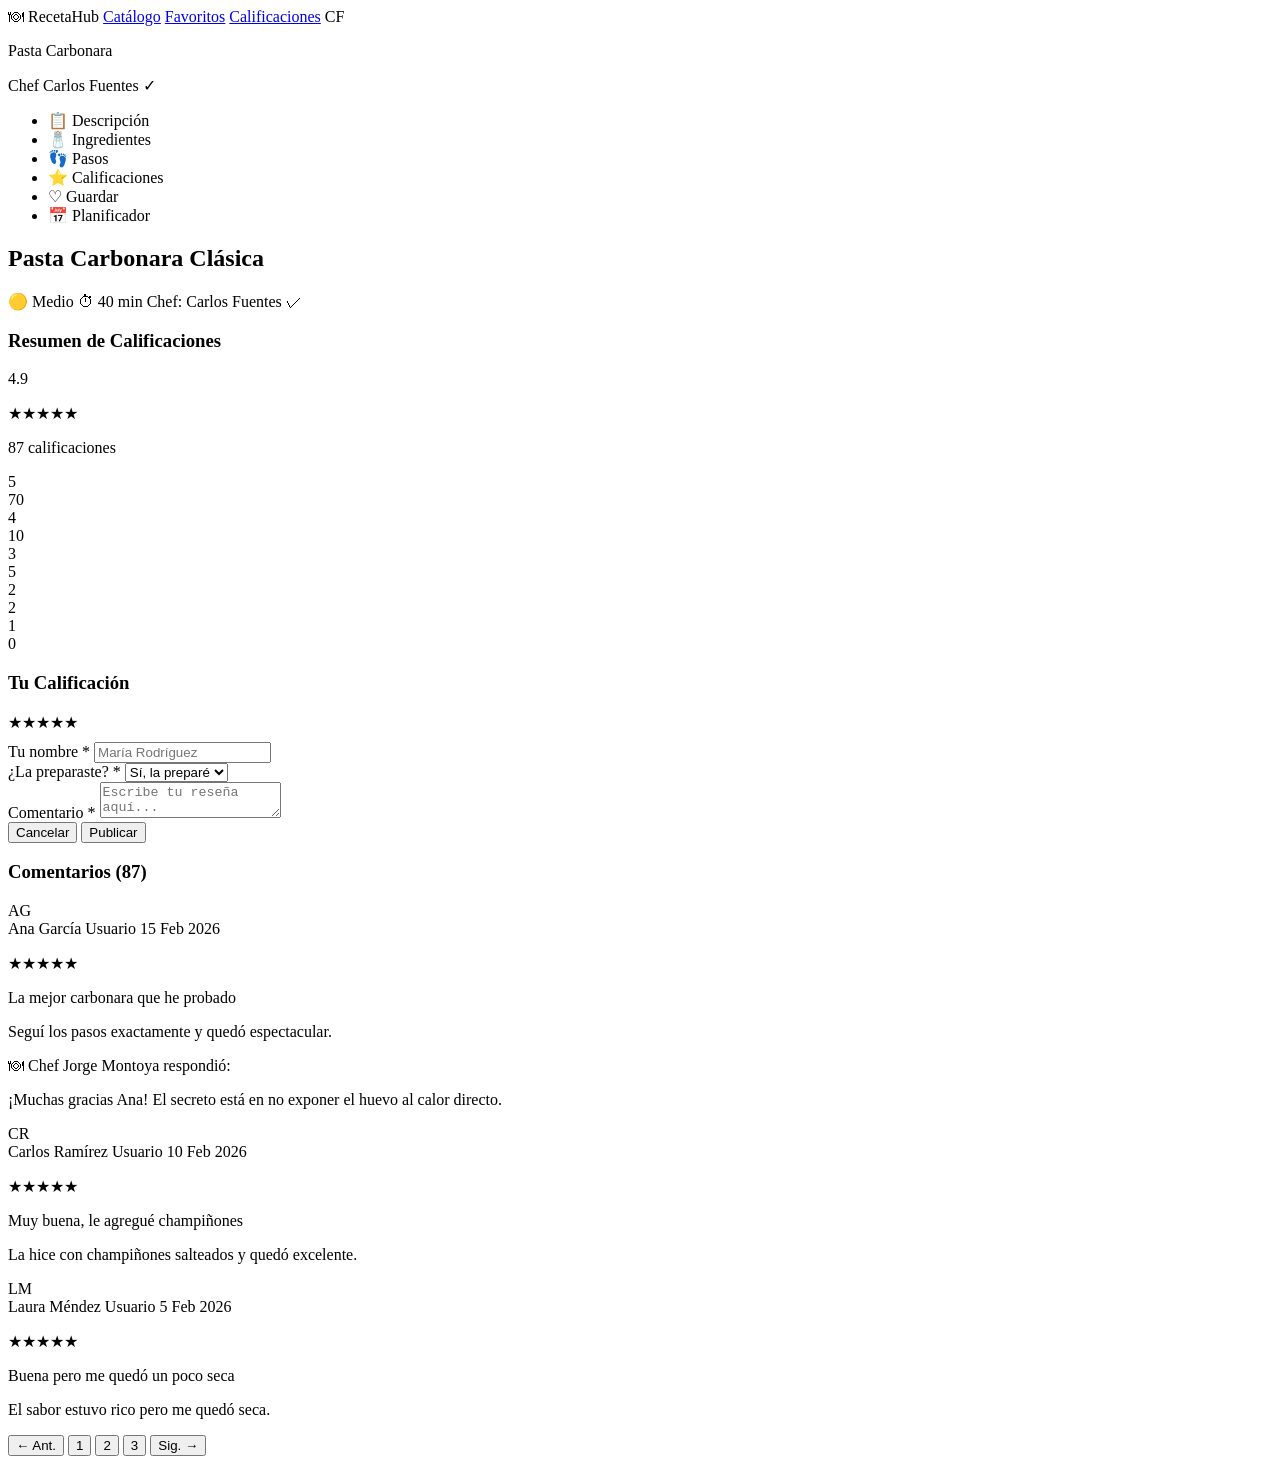
==== Calificaciones_&_comentarios.html @ 739d2ed3 "Update: Registro Se eilimo la pantalla duplicada de registro del HTML." ====
<!DOCTYPE html>
<html lang="es">
<head>
    <meta charset="UTF-8">
    <title>Calificaciones - RecetaHub</title>
    <link rel="stylesheet" href="CSS/Calificacion_&_comentarios.css">
</head>
<body>
 
    <nav>
        <span>🍽 RecetaHub</span>
        <a href="#">Catálogo</a>
        <a href="#">Favoritos</a>
        <a href="#" class="activo">Calificaciones</a>
        <span class="ID">CF</span>
    </nav>
 
    <div id="contenedor">
 
        <aside>
            <div id="perfil">
                <p>Pasta Carbonara</p>
                <p class="VF">Chef Carlos Fuentes ✓</p>
            </div>
            <ul>
                <li>📋 Descripción</li>
                <li>🧂 Ingredientes</li>
                <li>👣 Pasos</li>
                <li class="activo">⭐ Calificaciones</li>
                <li>♡ Guardar</li>
                <li>📅 Planificador</li>
            </ul>
        </aside>
 
        <main>
 
            <h2>Pasta Carbonara Clásica</h2>
            <div class="etiquetas">
                <span class="tag">🟡 Medio</span>
                <span class="tag">⏱ 40 min</span>
                <span class="tag">Chef: Carlos Fuentes ✓</span>
            </div>
 
            <!-- Resumen -->
            <section>
                <h3>Resumen de Calificaciones</h3>
                <div class="card resumen">
                    <div class="score">
                        <p class="num">4.9</p>
                        <p class="estrellas">★★★★★</p>
                        <p class="sub">87 calificaciones</p>
                    </div>
                    <div class="barras">
                        <div class="barra-row"><span>5</span><div class="track"><div class="fill" style="width:80%"></div></div><span>70</span></div>
                        <div class="barra-row"><span>4</span><div class="track"><div class="fill" style="width:12%"></div></div><span>10</span></div>
                        <div class="barra-row"><span>3</span><div class="track"><div class="fill" style="width:6%"></div></div><span>5</span></div>
                        <div class="barra-row"><span>2</span><div class="track"><div class="fill" style="width:2%"></div></div><span>2</span></div>
                        <div class="barra-row"><span>1</span><div class="track"><div class="fill" style="width:0%"></div></div><span>0</span></div>
                    </div>
                </div>
            </section>
 
            <!-- Formulario -->
            <section>
                <h3>Tu Calificación</h3>
                <div class="card">
                    <p class="estrellas" style="margin-bottom:10px;">★★★★<span style="color:var(--border);">★</span></p>
                    <div class="form-grid">
                        <div>
                            <label>Tu nombre *</label>
                            <input type="text" placeholder="María Rodríguez">
                        </div>
                        <div>
                            <label>¿La preparaste? *</label>
                            <select><option>Sí, la preparé</option><option>No, aún no</option></select>
                        </div>
                    </div>
                    <label>Comentario *</label>
                    <textarea placeholder="Escribe tu reseña aquí..."></textarea>
                    <div class="acciones">
                        <button type="button" class="btn-sec">Cancelar</button>
                        <button type="button" class="btn-pri">Publicar</button>
                    </div>
                </div>
            </section>
 
            <!-- Comentarios -->
            <section>
                <h3>Comentarios (87)</h3>
 
                <div class="card comentario">
                    <div class="com-header">
                        <div class="avatar">AG</div>
                        <span class="nombre">Ana García</span>
                        <span class="tag">Usuario</span>
                        <span class="fecha">15 Feb 2026</span>
                    </div>
                    <p class="estrellas">★★★★★</p>
                    <p class="com-titulo">La mejor carbonara que he probado</p>
                    <p class="com-texto">Seguí los pasos exactamente y quedó espectacular.</p>
                    <div class="respuesta-chef">
                        <p class="chef-label">🍽 Chef Jorge Montoya respondió:</p>
                        <p>¡Muchas gracias Ana! El secreto está en no exponer el huevo al calor directo.</p>
                    </div>
                </div>
 
                <div class="card comentario">
                    <div class="com-header">
                        <div class="avatar">CR</div>
                        <span class="nombre">Carlos Ramírez</span>
                        <span class="tag">Usuario</span>
                        <span class="fecha">10 Feb 2026</span>
                    </div>
                    <p class="estrellas">★★★★<span style="color:var(--border);">★</span></p>
                    <p class="com-titulo">Muy buena, le agregué champiñones</p>
                    <p class="com-texto">La hice con champiñones salteados y quedó excelente.</p>
                </div>
 
                <div class="card comentario">
                    <div class="com-header">
                        <div class="avatar">LM</div>
                        <span class="nombre">Laura Méndez</span>
                        <span class="tag">Usuario</span>
                        <span class="fecha">5 Feb 2026</span>
                    </div>
                    <p class="estrellas">★★★<span style="color:var(--border);">★★</span></p>
                    <p class="com-titulo">Buena pero me quedó un poco seca</p>
                    <p class="com-texto">El sabor estuvo rico pero me quedó seca.</p>
                </div>
 
                <div class="paginacion">
                    <button type="button" class="btn-sec">← Ant.</button>
                    <button type="button" class="btn-pri">1</button>
                    <button type="button" class="btn-sec">2</button>
                    <button type="button" class="btn-sec">3</button>
                    <button type="button" class="btn-sec">Sig. →</button>
                </div>
            </section>
 
        </main>
    </div>
 
</body>
</html>
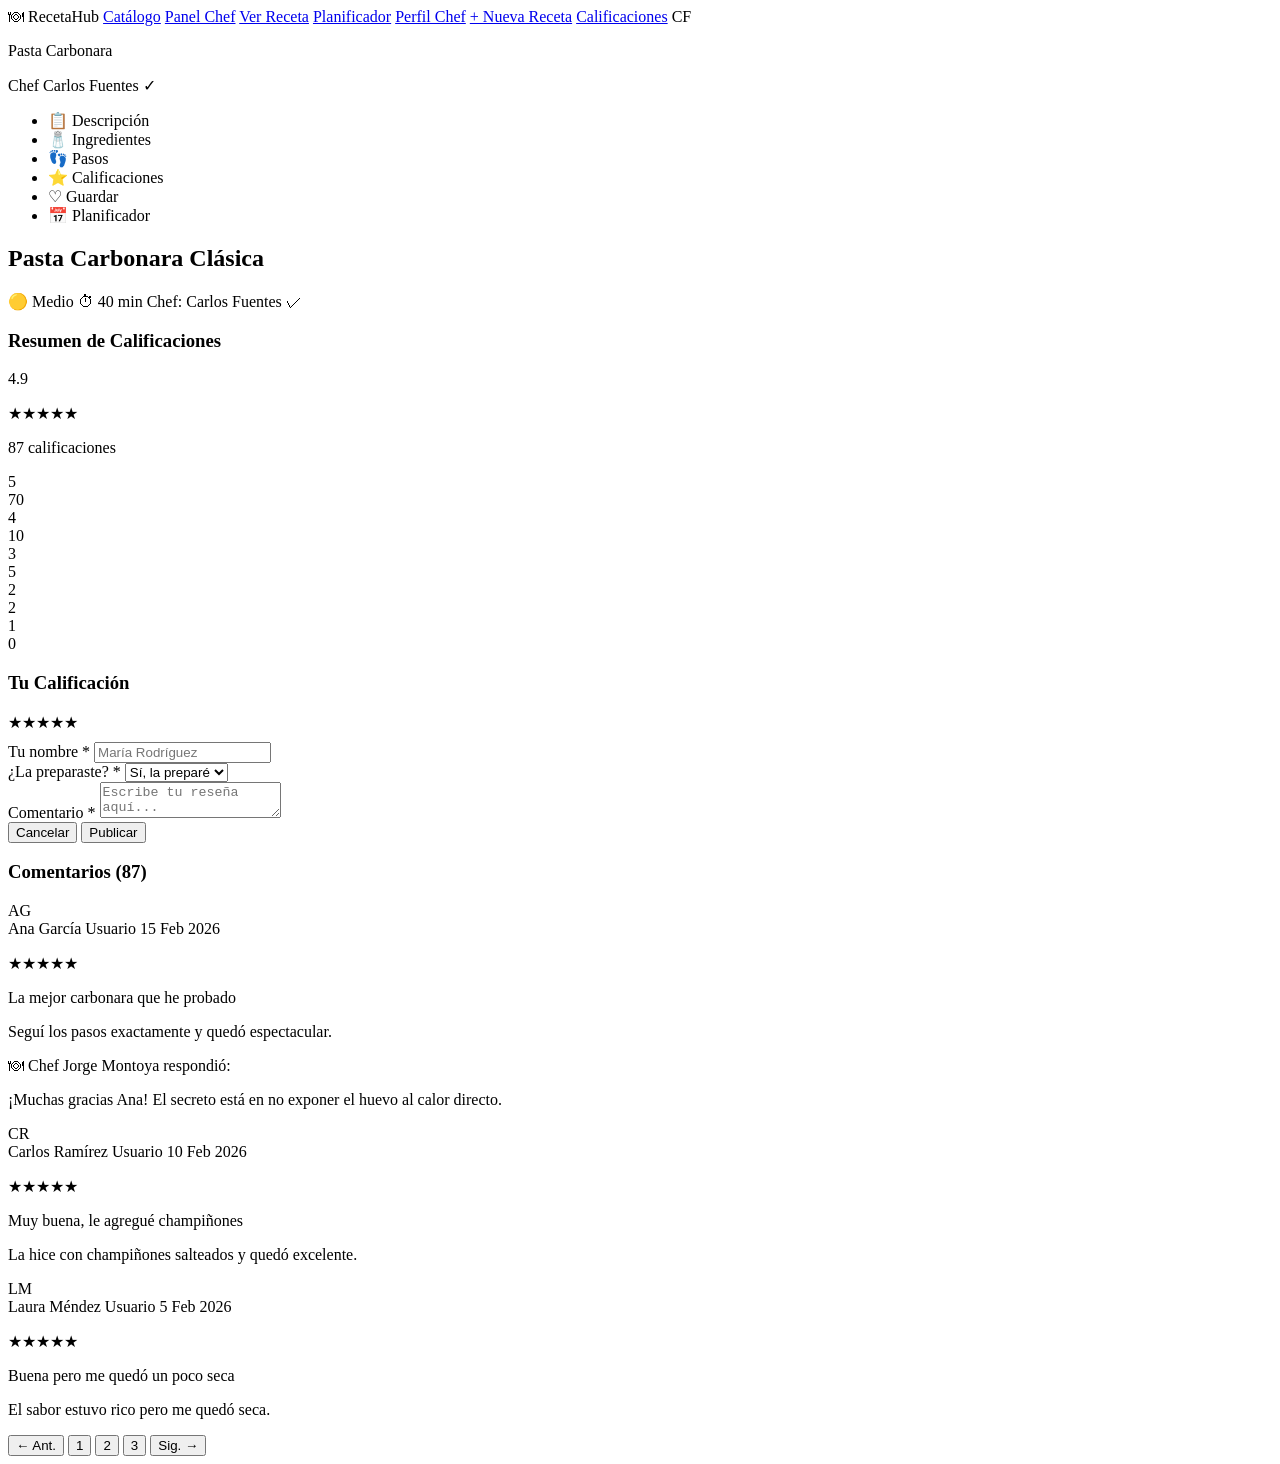
==== commit 1a34bc42: "Update:  HTML, Se modifico en la barra de navegación del HTML de Registrar receta y calificaciones e" ====
--- a/Calificaciones_&_comentarios.html
+++ b/Calificaciones_&_comentarios.html
@@ -9,9 +9,13 @@
  
     <nav>
         <span>🍽 RecetaHub</span>
-        <a href="#">Catálogo</a>
-        <a href="#">Favoritos</a>
-        <a href="#" class="activo">Calificaciones</a>
+        <a href="index.html">Catálogo</a>
+        <a href="dashboard.html">Panel Chef</a>
+        <a href="detalle.html">Ver Receta</a>
+        <a href="planificador.html">Planificador</a>
+        <a href="Perfil_Chef.HTML">Perfil Chef</a>
+        <a href="Registar_receta.html">+ Nueva Receta</a>
+        <a href="Calificaciones_&_comentarios.html" class="activo">Calificaciones</a>
         <span class="ID">CF</span>
     </nav>
  
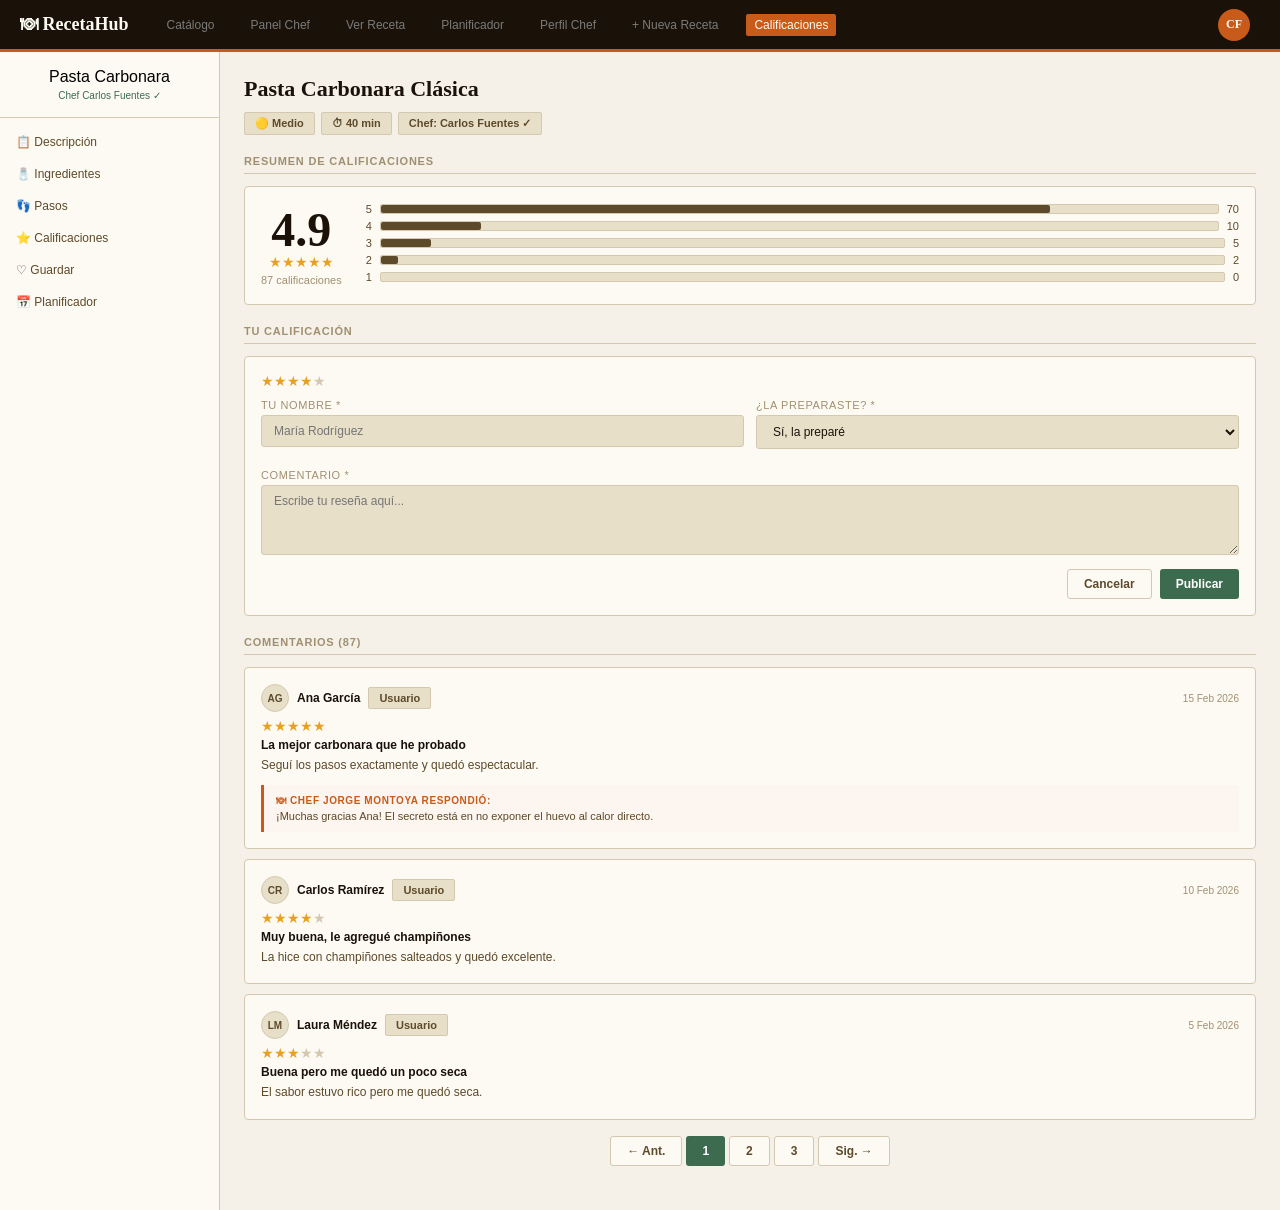
==== commit dfd61b44: "Update: HTML y CSS Se hace la programación de la pantalla HTML de calificaciones y comentarios, se m" ====
--- a/Calificaciones_&_comentarios.html
+++ b/Calificaciones_&_comentarios.html
@@ -3,7 +3,7 @@
 <head>
     <meta charset="UTF-8">
     <title>Calificaciones - RecetaHub</title>
-    <link rel="stylesheet" href="CSS/Calificacion_&_comentarios.css">
+    <link rel="stylesheet" href="CSS/Perfil_Chef&Calificaciones.CSS">
 </head>
 <body>
  
--- a/CSS/Perfil_Chef&Calificaciones.CSS
+++ b/CSS/Perfil_Chef&Calificaciones.CSS
@@ -0,0 +1,326 @@
+/* ===========================================
+   VARIABLES DE COLOR
+=============================================== */
+:root {
+  
+  --bg: #F5F0E8;
+  --white_light: #FDFAF4;
+  --border: #D4C9B0;
+  --light: #E8DFC8;
+  --black: #1A1208;
+  --brown: #5C4A2A;
+  --light_brown: #A09070;
+  --orange: #C85A1A;
+  --green: #3D6B4F;
+  --gray: #7A7A7A;
+  --white: #FFFFFF;
+  --star: #E8A020;  
+}
+
+/* ========================================
+   RESET Y BASE
+=========================================== */
+* {
+  box-sizing: border-box;
+  margin: 0;
+  padding: 0;
+}
+
+body {
+  font-family: 'DM Sans', sans-serif;
+  background: var(--bg);
+}
+
+/* ========================================
+   NAVBAR  →  <nav>
+=========================================== */
+nav {
+  background: var(--black);
+  padding: 0 20px;
+  height: 52px;
+  display: flex;
+  align-items: center;
+  gap: 20px;
+  border-bottom: 3px solid var(--orange);
+}
+
+/* Logo: primer <span> dentro de nav */
+nav>span{
+  font-family: 'Playfair Display', serif;
+  color: var(--white_light);
+  font-size: 18px;
+  font-weight: 700;
+  margin-right: 10px;
+}
+
+/* Links de navegación */
+nav a {
+  color: var(--gray);
+  font-size: 12px;
+  padding: 4px 8px;
+  border-radius: 2px;
+  text-decoration: none;
+  cursor: default;
+}
+
+
+nav a.activo {
+  color: var(--white_light);
+  background: var(--orange);
+}
+
+/* Nombre del usuario: último <span> de nav */
+nav>span.ID {
+  margin-left: auto;
+  color: var(--white_light);
+  font-size: 12px;
+  font-weight: 600;
+  background: var(--orange);
+  width: 32px;
+  height: 32px;
+  border-radius: 50%;
+  display: flex;
+  align-items: center;
+  justify-content: center;
+}
+
+/* =======================================
+   CONTENEDOR PRINCIPAL  →  #contenedor
+=========================================== */
+#contenedor {
+  display: flex;
+}
+
+/* =======================================
+   ASIDE (MENÚ LATERAL)  →  <aside>
+=========================================== */
+aside {
+  width: 220px;
+  background: var(--white_light);
+  border-right: 1px solid var(--border);
+}
+
+/* ── Perfil del Chef  →  #perfil ── */
+#perfil {
+  text-align: center;
+  padding: 16px;
+  border-bottom: 1px solid var(--border);
+  margin-bottom: 8px;
+}
+
+/* Rol / verificado: segundo <p> #VF */
+#perfil .VF {
+  font-size: 10px;
+  color: var(--green);
+  margin-top: 4px;
+}
+
+/* ── Estadísticas rápidas  →  #stats-rapidas ── */
+#stats-rapidas p {
+  padding: 7px 16px; /* Ajuste de padding para mejor alineación */
+  font-size: 11px;
+  color: var(--brown);
+  display: flex;
+}
+
+aside ul li {
+  display: flex;
+  align-items: center;
+  gap: 10px;
+  padding: 9px 16px;
+  font-size: 12px;
+  color: var(--brown);
+  cursor: default;
+}
+
+/* ======================================
+   CONTENIDO PRINCIPAL  →  <main>
+=========================================== */
+main {
+  flex: 1;
+  padding: 24px;
+}
+
+/* ===========================================
+     #estadisticas
+=============================================*/
+#estadisticas {
+  
+ display: flex;
+  flex-wrap: wrap;
+  gap: 14px;
+  margin-bottom: 24px;
+}
+
+#estadisticas div {
+  background: var(--white_light);
+  border: 1.5px solid var(--border);
+  border-radius: 4px;
+  padding: 14px;
+}
+
+/* Número grande */
+#estadisticas .num
+{
+  font-family: 'Playfair Display', serif;
+  font-size: 26px;
+  color: var(--black);
+}
+
+/* Etiqueta */
+#estadisticas .etq {
+  font-size: 10px;
+  text-transform: uppercase;
+  letter-spacing: 0.8px;
+  color: var(--light_brown);
+  margin-top: 4px;
+}
+
+/* ========================================
+   SECCIÓN "MIS RECETAS"  →  #mis-recetas
+=========================================== */
+#mis-recetas {
+  background: var(--white);
+  border: 1px solid var(--border);
+  border-radius: 4px;
+  overflow: hidden;
+  padding: 16px;
+}
+
+/* ── Buscador  →  input[type="text"] ── */
+#mis-recetas input[type="text"] {
+  width: 100%;
+  background: var(--light);
+  border: 1.5px solid var(--border);
+  border-radius: 3px;
+  padding: 8px 12px;
+  font-size: 12px;
+  font-family: 'DM Sans', sans-serif;
+  color: var(--black);
+  margin-bottom: 12px;
+  outline: none;
+}
+
+/* ── Botón "+ Nueva Receta" ── */
+#mis-recetas a {
+  display: inline-flex;
+  padding: 8px 16px;
+  font-size: 12px;
+  font-weight: 600;
+  text-transform: uppercase;
+  letter-spacing: 0.5px;
+  background: var(--green);
+  color: var(--white);
+  text-decoration: none;
+  margin-bottom: 12px;
+}
+
+/* ── Tabla  →  table ── */
+#mis-recetas table {
+  width: 100%;
+  font-size: 12px;
+  border: 1px solid var(--border);
+}
+
+#mis-recetas td {
+  padding: 8px 10px;
+  border-bottom: 1px solid var(--border);
+  border-right: 1px solid var(--border);
+  color: var(--black);
+}
+
+#mis-recetas th {
+  background: var(--light);
+  padding: 8px 10px;
+  text-align: left;
+  font-size: 12px;
+  text-transform: uppercase;
+  letter-spacing: 0.8px;
+  color: var(--brown);
+}
+
+#mis-recetas td {
+  padding: 8px 10px;
+  border-bottom: 1px solid var(--light_brown);
+  color: var(--black);
+}
+
+#mis-recetas .bt{
+  border-bottom: none;
+}
+
+/* ── Botones de acción dentro de la tabla ── */
+#mis-recetas button {
+  padding: 4px 10px;
+  font-size: 12px;
+  font-weight: 600;
+  border: 1.5px solid var(--border);
+  border-radius: 3px;
+  background: var(--white_light);
+  margin-right: 4px;
+}
+
+/* Botón Eliminar con acento rojo suave */
+#mis-recetas button:last-child {  /*EL LAST CHILD SELECCIONA EL ÚLTIMO BOTÓN DE CADA FILA, QUE ES EL DE ELIMINAR Y LE DA UN ESTILO DISTINTO*/
+  border-color: var(--border);
+  color: var(--orange);
+}
+
+
+/*=================================================
+  Calificaciones y comentarios
+  ===============================================*/
+/* === MAIN === */
+main { flex: 1; padding: 24px; }
+main h2 { font-family: 'Playfair Display', serif; font-size: 22px; color: var(--black); margin-bottom: 10px; }
+section { margin-bottom: 20px; }
+section h3 { font-size: 11px; text-transform: uppercase; letter-spacing: 0.8px; color: var(--light_brown); padding-bottom: 6px; border-bottom: 1px solid var(--border); margin-bottom: 12px; }
+
+
+/* Etiquetas */
+.etiquetas { display: flex; gap: 6px; flex-wrap: wrap; margin-bottom: 20px; }
+.tag { background: var(--light); color: var(--brown); padding: 4px 10px; border-radius: 2px; font-size: 11px; font-weight: 600; border: 1px solid var(--border); }
+ 
+/* === CARD BASE === */
+.card { background: var(--white_light); border: 1.5px solid var(--border); border-radius: 4px; padding: 16px; margin-bottom: 10px; }
+ 
+/* === RESUMEN === */
+.resumen { display: flex; gap: 24px; align-items: center; }
+.score { text-align: center; flex-shrink: 0; }
+.score .num { font-family: 'Playfair Display', serif; font-size: 48px; font-weight: 700; color: var(--black); line-height: 1; }
+.score .sub { font-size: 11px; color: var(--light_brown); }
+.barras { flex: 1; }
+.barra-row { display: flex; align-items: center; gap: 8px; margin-bottom: 5px; font-size: 11px; color: var(--brown); }
+.track { flex: 1; height: 10px; background: var(--light); border-radius: 2px; border: 1px solid var(--border); overflow: hidden; }
+.fill { height: 100%; background: var(--brown); border-radius: 2px; }
+ 
+/* === FORMULARIO === */
+.form-grid { display: grid; grid-template-columns: 1fr 1fr; gap: 12px; margin-bottom: 10px; }
+label { display: block; font-size: 11px; text-transform: uppercase; letter-spacing: 0.6px; color: var(--light_brown); margin-bottom: 4px; }
+input, select, textarea {
+  width: 100%; background: var(--light); border: 1.5px solid var(--border);
+  border-radius: 3px; padding: 8px 12px; font-size: 12px; font-family: 'DM Sans', sans-serif;
+  color: var(--black); outline: none; margin-bottom: 10px;
+}
+textarea { min-height: 70px; resize: vertical; }
+.acciones { display: flex; gap: 8px; justify-content: flex-end; }
+ 
+/* === BOTONES (mismo estilo que Perfil_Chef) === */
+.btn-pri { padding: 7px 16px; font-size: 12px; font-weight: 600; background: var(--green); color: var(--white); border: none; border-radius: 3px; cursor: default; }
+.btn-sec { padding: 7px 16px; font-size: 12px; font-weight: 600; background: var(--white_light); color: var(--brown); border: 1.5px solid var(--border); border-radius: 3px; cursor: default; }
+ 
+/* === COMENTARIOS === */
+.com-header { display: flex; align-items: center; gap: 8px; margin-bottom: 6px; }
+.avatar { width: 28px; height: 28px; border-radius: 50%; background: var(--light); color: var(--brown); font-size: 10px; font-weight: 700; display: flex; align-items: center; justify-content: center; border: 1px solid var(--border); flex-shrink: 0; }
+.nombre { font-size: 12px; font-weight: 600; color: var(--black); }
+.fecha { margin-left: auto; font-size: 10px; color: var(--light_brown); }
+.estrellas { color: var(--star); font-size: 14px; margin-bottom: 4px; }
+.com-titulo { font-size: 12px; font-weight: 600; color: var(--black); margin-bottom: 4px; }
+.com-texto { font-size: 12px; color: var(--brown); line-height: 1.6; }
+ 
+/* Respuesta del chef */
+.respuesta-chef { border-left: 3px solid var(--orange); background: #FDF5EF; padding: 10px 12px; margin-top: 10px; border-radius: 0 3px 3px 0; font-size: 11px; color: var(--brown); }
+.chef-label { font-size: 10px; font-weight: 700; color: var(--orange); text-transform: uppercase; letter-spacing: 0.6px; margin-bottom: 4px; }
+ 
+/* Paginación */
+.paginacion { display: flex; gap: 4px; justify-content: center; margin-top: 16px; }
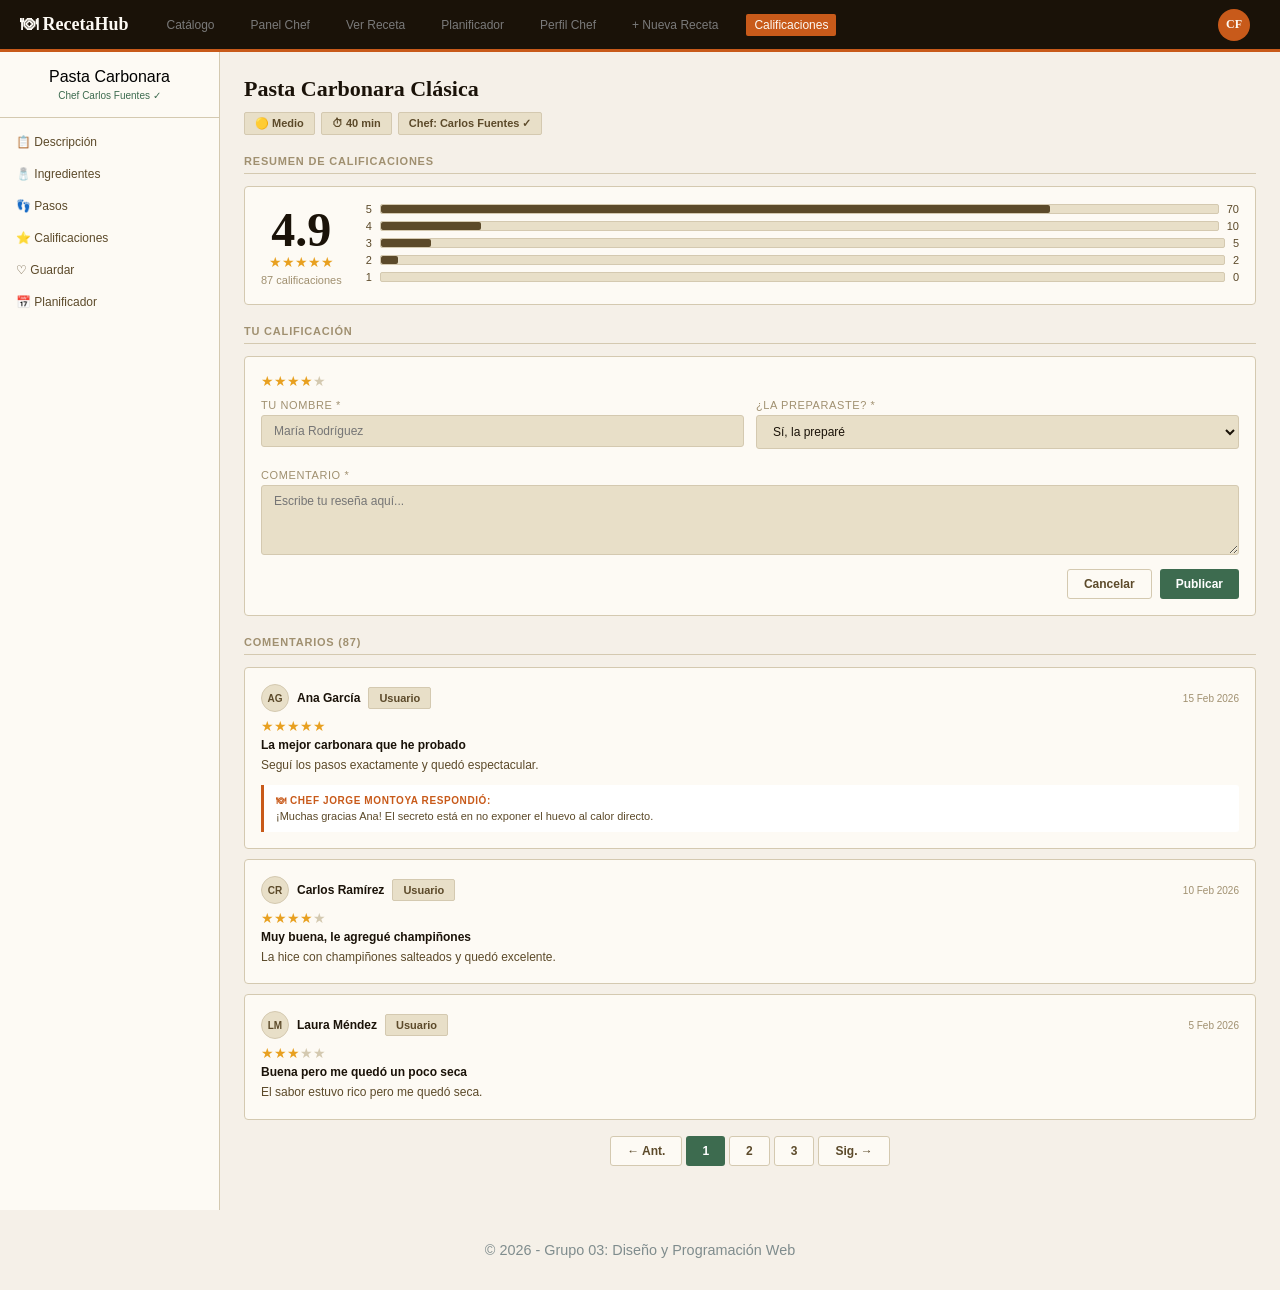
==== commit 226e4e22: "Update: Feat En el Footer se agrego esta informacion:  2026 - Grupo 03: Diseño y Programación Web En" ====
--- a/Calificaciones_&_comentarios.html
+++ b/Calificaciones_&_comentarios.html
@@ -143,6 +143,8 @@
  
         </main>
     </div>
- 
+ <footer>
+        <p>&copy; 2026 - Grupo 03: Diseño y Programación Web</p>
+    </footer>
 </body>
 </html>
--- a/CSS/Perfil_Chef&Calificaciones.CSS
+++ b/CSS/Perfil_Chef&Calificaciones.CSS
@@ -15,6 +15,7 @@
   --gray: #7A7A7A;
   --white: #FFFFFF;
   --star: #E8A020;  
+  --gray_light: #7f8c8d;
 }
 
 /* ========================================
@@ -319,8 +320,10 @@
 .com-texto { font-size: 12px; color: var(--brown); line-height: 1.6; }
  
 /* Respuesta del chef */
-.respuesta-chef { border-left: 3px solid var(--orange); background: #FDF5EF; padding: 10px 12px; margin-top: 10px; border-radius: 0 3px 3px 0; font-size: 11px; color: var(--brown); }
+.respuesta-chef { border-left: 3px solid var(--orange); background: var(--white); padding: 10px 12px; margin-top: 10px; border-radius: 0 3px 3px 0; font-size: 11px; color: var(--brown); }
 .chef-label { font-size: 10px; font-weight: 700; color: var(--orange); text-transform: uppercase; letter-spacing: 0.6px; margin-bottom: 4px; }
  
 /* Paginación */
-.paginacion { display: flex; gap: 4px; justify-content: center; margin-top: 16px; }+.paginacion { display: flex; gap: 4px; justify-content: center; margin-top: 16px; }
+
+footer {text-align: center; padding: 2rem; font-size: 0.9rem; color: var(--gray_light);}
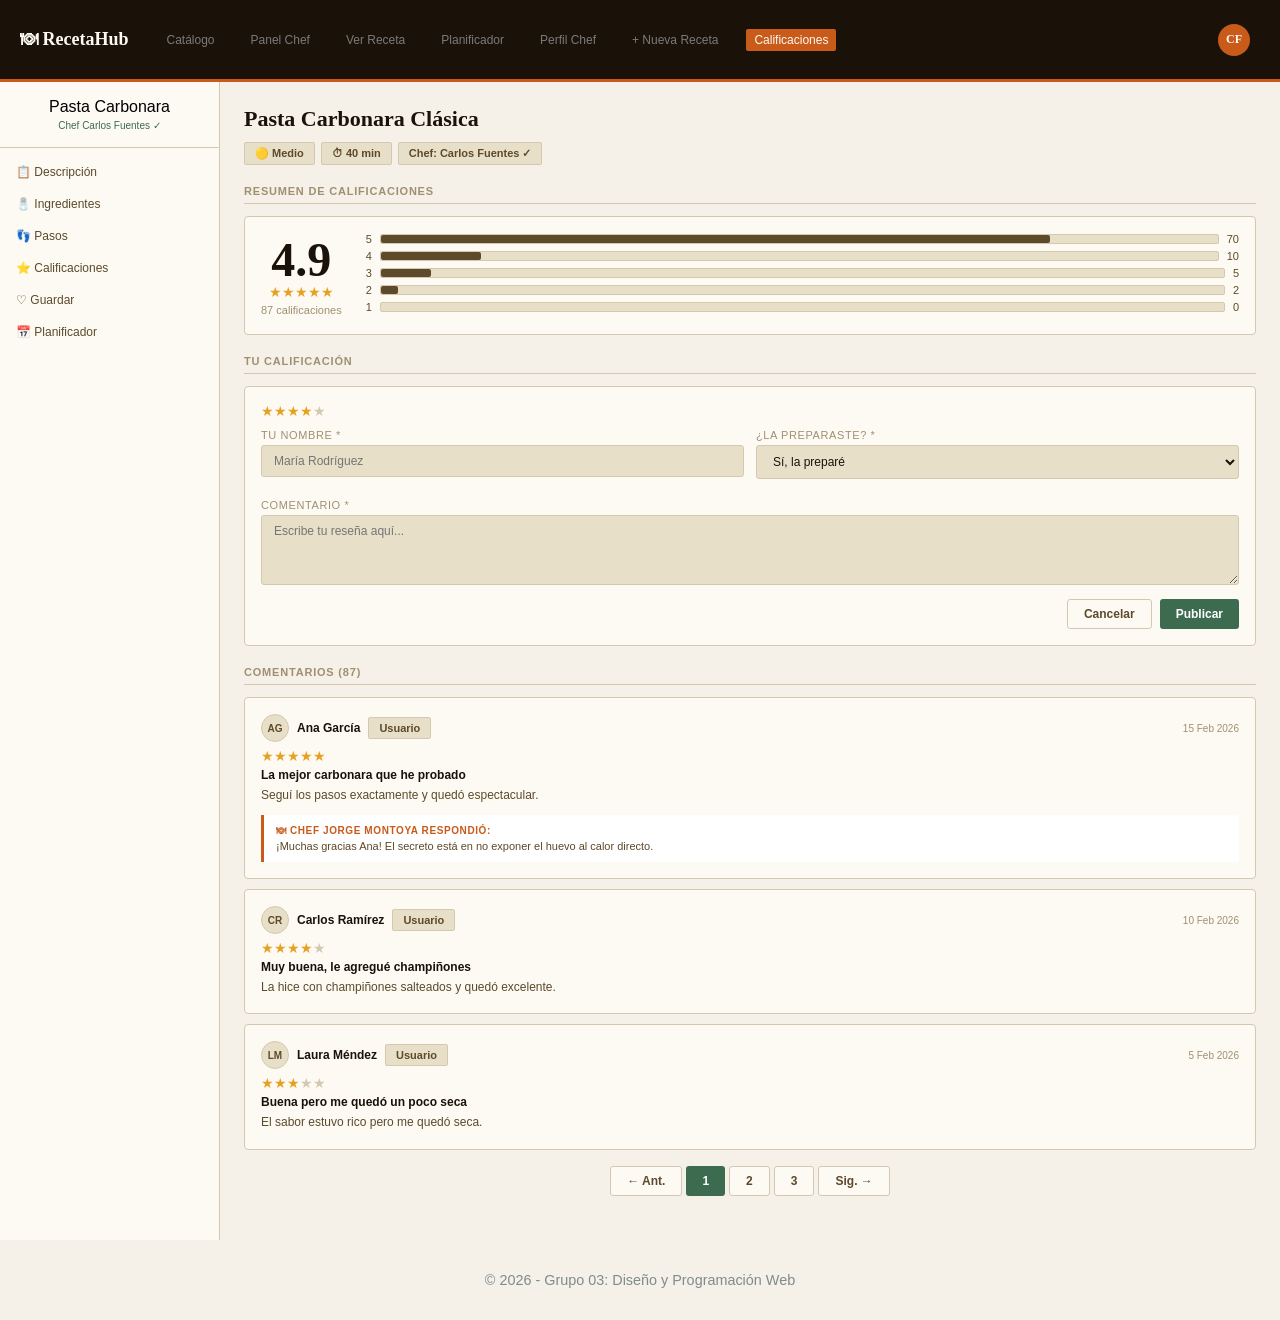
==== commit 90cea2c6: "feat: integración de validación en calificaciones" ====
--- a/Calificaciones_&_comentarios.html
+++ b/Calificaciones_&_comentarios.html
@@ -1,12 +1,14 @@
 <!DOCTYPE html>
 <html lang="es">
+
 <head>
     <meta charset="UTF-8">
     <title>Calificaciones - RecetaHub</title>
     <link rel="stylesheet" href="CSS/Perfil_Chef&Calificaciones.CSS">
 </head>
+
 <body>
- 
+
     <nav>
         <span>🍽 RecetaHub</span>
         <a href="index.html">Catálogo</a>
@@ -18,9 +20,9 @@
         <a href="Calificaciones_&_comentarios.html" class="activo">Calificaciones</a>
         <span class="ID">CF</span>
     </nav>
- 
+
     <div id="contenedor">
- 
+
         <aside>
             <div id="perfil">
                 <p>Pasta Carbonara</p>
@@ -35,16 +37,16 @@
                 <li>📅 Planificador</li>
             </ul>
         </aside>
- 
+
         <main>
- 
+
             <h2>Pasta Carbonara Clásica</h2>
             <div class="etiquetas">
                 <span class="tag">🟡 Medio</span>
                 <span class="tag">⏱ 40 min</span>
                 <span class="tag">Chef: Carlos Fuentes ✓</span>
             </div>
- 
+
             <!-- Resumen -->
             <section>
                 <h3>Resumen de Calificaciones</h3>
@@ -55,15 +57,35 @@
                         <p class="sub">87 calificaciones</p>
                     </div>
                     <div class="barras">
-                        <div class="barra-row"><span>5</span><div class="track"><div class="fill" style="width:80%"></div></div><span>70</span></div>
-                        <div class="barra-row"><span>4</span><div class="track"><div class="fill" style="width:12%"></div></div><span>10</span></div>
-                        <div class="barra-row"><span>3</span><div class="track"><div class="fill" style="width:6%"></div></div><span>5</span></div>
-                        <div class="barra-row"><span>2</span><div class="track"><div class="fill" style="width:2%"></div></div><span>2</span></div>
-                        <div class="barra-row"><span>1</span><div class="track"><div class="fill" style="width:0%"></div></div><span>0</span></div>
+                        <div class="barra-row"><span>5</span>
+                            <div class="track">
+                                <div class="fill" style="width:80%"></div>
+                            </div><span>70</span>
+                        </div>
+                        <div class="barra-row"><span>4</span>
+                            <div class="track">
+                                <div class="fill" style="width:12%"></div>
+                            </div><span>10</span>
+                        </div>
+                        <div class="barra-row"><span>3</span>
+                            <div class="track">
+                                <div class="fill" style="width:6%"></div>
+                            </div><span>5</span>
+                        </div>
+                        <div class="barra-row"><span>2</span>
+                            <div class="track">
+                                <div class="fill" style="width:2%"></div>
+                            </div><span>2</span>
+                        </div>
+                        <div class="barra-row"><span>1</span>
+                            <div class="track">
+                                <div class="fill" style="width:0%"></div>
+                            </div><span>0</span>
+                        </div>
                     </div>
                 </div>
             </section>
- 
+
             <!-- Formulario -->
             <section>
                 <h3>Tu Calificación</h3>
@@ -76,22 +98,25 @@
                         </div>
                         <div>
                             <label>¿La preparaste? *</label>
-                            <select><option>Sí, la preparé</option><option>No, aún no</option></select>
+                            <select>
+                                <option>Sí, la preparé</option>
+                                <option>No, aún no</option>
+                            </select>
                         </div>
                     </div>
                     <label>Comentario *</label>
                     <textarea placeholder="Escribe tu reseña aquí..."></textarea>
                     <div class="acciones">
                         <button type="button" class="btn-sec">Cancelar</button>
-                        <button type="button" class="btn-pri">Publicar</button>
+                        <button type="button" class="btn-pri" onclick="confirmarComentario()">Publicar</button>
                     </div>
                 </div>
             </section>
- 
+
             <!-- Comentarios -->
             <section>
                 <h3>Comentarios (87)</h3>
- 
+
                 <div class="card comentario">
                     <div class="com-header">
                         <div class="avatar">AG</div>
@@ -107,7 +132,7 @@
                         <p>¡Muchas gracias Ana! El secreto está en no exponer el huevo al calor directo.</p>
                     </div>
                 </div>
- 
+
                 <div class="card comentario">
                     <div class="com-header">
                         <div class="avatar">CR</div>
@@ -119,7 +144,7 @@
                     <p class="com-titulo">Muy buena, le agregué champiñones</p>
                     <p class="com-texto">La hice con champiñones salteados y quedó excelente.</p>
                 </div>
- 
+
                 <div class="card comentario">
                     <div class="com-header">
                         <div class="avatar">LM</div>
@@ -131,7 +156,7 @@
                     <p class="com-titulo">Buena pero me quedó un poco seca</p>
                     <p class="com-texto">El sabor estuvo rico pero me quedó seca.</p>
                 </div>
- 
+
                 <div class="paginacion">
                     <button type="button" class="btn-sec">← Ant.</button>
                     <button type="button" class="btn-pri">1</button>
@@ -140,11 +165,14 @@
                     <button type="button" class="btn-sec">Sig. →</button>
                 </div>
             </section>
- 
+
         </main>
     </div>
- <footer>
+    <footer>
         <p>&copy; 2026 - Grupo 03: Diseño y Programación Web</p>
     </footer>
+    <script src="js/script.js"></script>
+
 </body>
+
 </html>
--- a/CSS/Perfil_Chef&Calificaciones.CSS
+++ b/CSS/Perfil_Chef&Calificaciones.CSS
@@ -38,7 +38,7 @@
 nav {
   background: var(--black);
   padding: 0 20px;
-  height: 52px;
+  height: 82px;
   display: flex;
   align-items: center;
   gap: 20px;
@@ -326,4 +326,5 @@
 /* Paginación */
 .paginacion { display: flex; gap: 4px; justify-content: center; margin-top: 16px; }
 
-footer {text-align: center; padding: 2rem; font-size: 0.9rem; color: var(--gray_light);}+footer {
+text-align: center; padding: 2rem; font-size: 0.9rem; color: var(--gray_light);}
